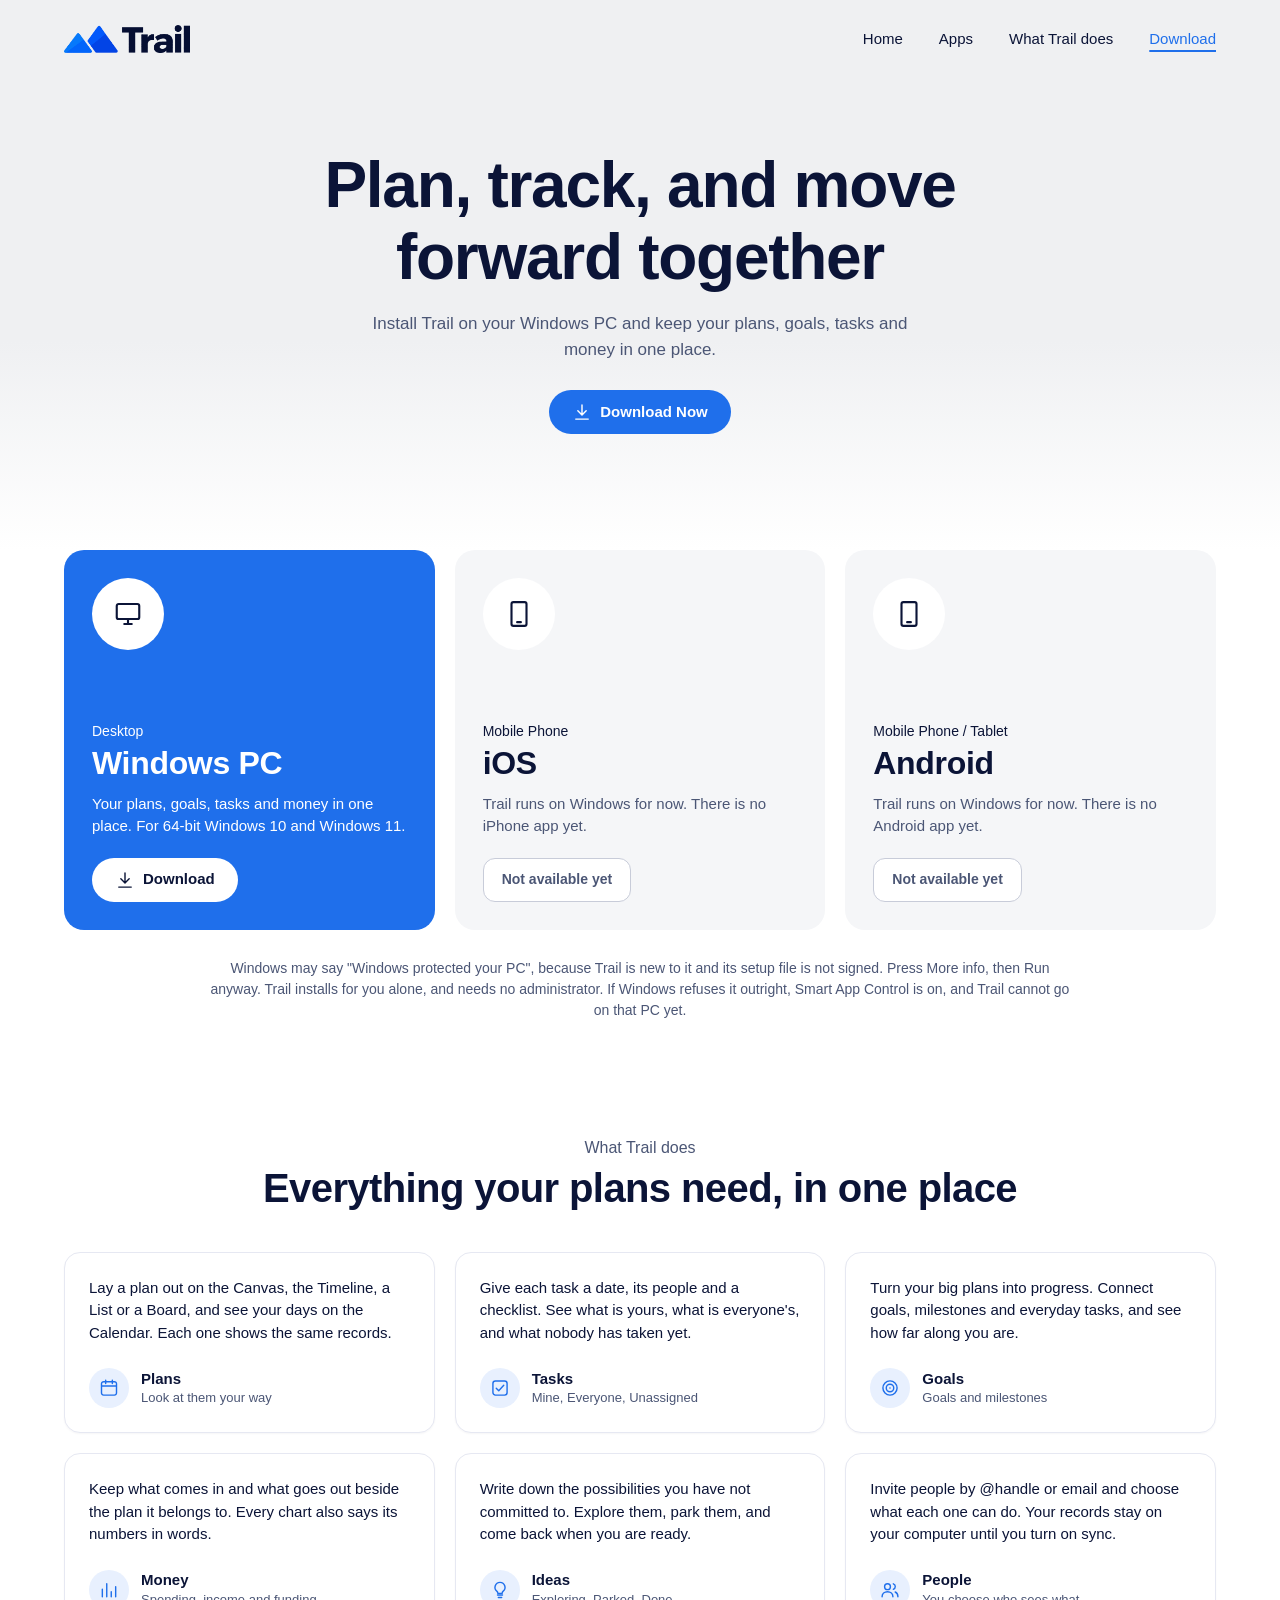
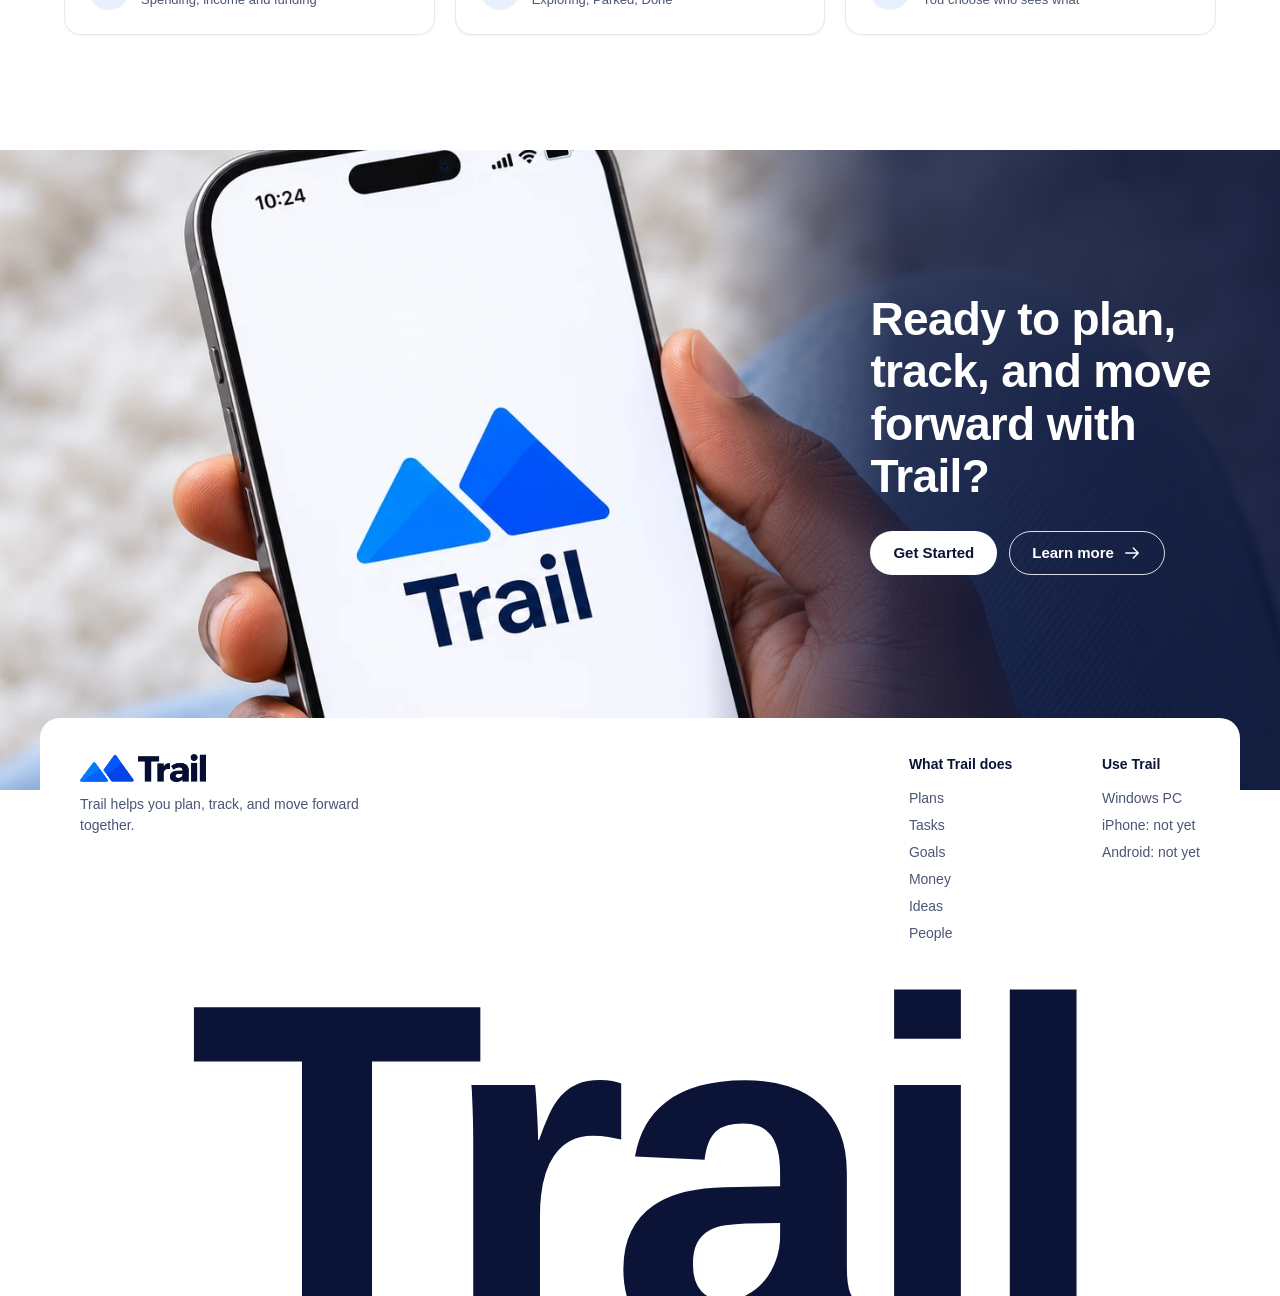
==== index.html @ 5e75eade "The download page Co-Authored-By: Claude Opus 5.5 <noreply@anthropic.com>" ====
<!doctype html>
<html lang="en">
<head>
  <meta charset="utf-8">
  <meta name="viewport" content="width=device-width, initial-scale=1">
  <title>Download Trail</title>
  <meta name="description" content="Install Trail on your Windows PC and keep your plans, goals, tasks and money in one place.">
  <meta name="color-scheme" content="light">
  <link rel="icon" type="image/png" href="assets/favicon.png">
  <link rel="stylesheet" href="site.css">
  <script src="site.js" defer></script>
</head>
<body id="top">
  <svg class="sprite" aria-hidden="true" focusable="false">
    <symbol id="i-download" viewBox="0 0 24 24"><path d="M12 3.5 V15 M7 10.5 l5 5 5 -5 M4.5 20.5 h15"/></symbol>
    <symbol id="i-arrow" viewBox="0 0 24 24"><path d="M4.5 12 h15 M13.5 6 l6 6 -6 6"/></symbol>
    <symbol id="i-monitor" viewBox="0 0 24 24"><path d="M4.5 4 h15 a1.5 1.5 0 0 1 1.5 1.5 v9 a1.5 1.5 0 0 1 -1.5 1.5 h-15 a1.5 1.5 0 0 1 -1.5 -1.5 v-9 A1.5 1.5 0 0 1 4.5 4 Z M9 20 h6 M12 16 v4"/></symbol>
    <symbol id="i-phone" viewBox="0 0 24 24"><path d="M7.5 2.5 h9 a1.5 1.5 0 0 1 1.5 1.5 v16 a1.5 1.5 0 0 1 -1.5 1.5 h-9 a1.5 1.5 0 0 1 -1.5 -1.5 V4 a1.5 1.5 0 0 1 1.5 -1.5 Z M10.5 18.5 h3"/></symbol>
    <symbol id="i-plan" viewBox="0 0 24 24"><path d="M5.5 4.5 h13 a2.5 2.5 0 0 1 2.5 2.5 v11 a2.5 2.5 0 0 1 -2.5 2.5 h-13 a2.5 2.5 0 0 1 -2.5 -2.5 v-11 a2.5 2.5 0 0 1 2.5 -2.5 Z M3 9.5 h18 M8 2.5 v4 M16 2.5 v4"/></symbol>
    <symbol id="i-task" viewBox="0 0 24 24"><path d="M6.5 3.5 h11 a3 3 0 0 1 3 3 v11 a3 3 0 0 1 -3 3 h-11 a3 3 0 0 1 -3 -3 v-11 a3 3 0 0 1 3 -3 Z M7.5 12.2 l3 3 6 -6.4"/></symbol>
    <symbol id="i-goal" viewBox="0 0 24 24"><path d="M3.5 12 a8.5 8.5 0 1 0 17 0 a8.5 8.5 0 1 0 -17 0 Z M7.5 12 a4.5 4.5 0 1 0 9 0 a4.5 4.5 0 1 0 -9 0 Z M11.9 12 h0.2"/></symbol>
    <symbol id="i-money" viewBox="0 0 24 24"><path d="M4 20 V11 M9.3 20 V4.5 M14.7 20 v-6 M20 20 V8"/></symbol>
    <symbol id="i-idea" viewBox="0 0 24 24"><path d="M9 18 h6 M10 21 h4 M12 2.8 a6 6 0 0 0 -3.6 10.8 c0.6 0.5 0.9 1.1 0.9 1.8 V16 h5.4 v-0.6 c0 -0.7 0.3 -1.3 0.9 -1.8 A6 6 0 0 0 12 2.8 Z"/></symbol>
    <symbol id="i-people" viewBox="0 0 24 24"><path d="M9 11.5 a3.5 3.5 0 1 0 0 -7 a3.5 3.5 0 1 0 0 7 Z M2.5 20 c0 -3.6 2.9 -6 6.5 -6 c3.6 0 6.5 2.4 6.5 6 M16 4.6 a3.5 3.5 0 0 1 0 6.6 M18.2 14.4 c2 0.8 3.3 2.9 3.3 5.6"/></symbol>
  </svg>

  <header class="bar">
    <a class="brand" href="#top"><img src="assets/trail-logo.png" alt="Trail" width="126" height="28"></a>
    <nav aria-label="This page">
      <a href="#top">Home</a>
      <a href="#apps">Apps</a>
      <a href="#what">What Trail does</a>
      <a class="here" href="#apps" aria-current="page">Download</a>
    </nav>
  </header>

  <main>
    <section class="hero">
      <aside class="invited" id="invited" aria-labelledby="invited-title" hidden>
        <h2 id="invited-title">You have an invitation waiting</h2>
        <ol>
          <li>Download Trail, and open the file. If Windows warns you, press More info, then Run anyway.</li>
          <li>Sign up or sign in with the address the invitation went to.</li>
          <li>Press the bell at the top of Trail, then Accept or Decline.</li>
        </ol>
        <p>Already have Trail? Open it and press the bell. On a phone? Trail runs on Windows, so open this page on your PC.</p>
      </aside>

      <h1>Plan, track, and move forward together</h1>
      <p class="lead">Install Trail on your Windows PC and keep your plans, goals, tasks and money in one place.</p>
      <a class="btn btn-accent" href="#apps" data-download>
        <svg class="glyph" aria-hidden="true"><use href="#i-download"/></svg>
        Download Now
      </a>
      <p class="not-ready" data-not-ready role="status" hidden>The download is not up yet. Check back soon.</p>
    </section>

    <section class="apps" id="apps" aria-label="Where Trail runs">
      <article class="app app-main">
        <span class="disc"><svg class="glyph" aria-hidden="true"><use href="#i-monitor"/></svg></span>
        <div class="app-words">
          <p class="kicker">Desktop</p>
          <h2>Windows PC</h2>
          <p>Your plans, goals, tasks and money in one place. For 64-bit Windows 10 and Windows 11.</p>
          <a class="btn btn-white" href="#apps" data-download aria-label="Download Trail for Windows">
            <svg class="glyph" aria-hidden="true"><use href="#i-download"/></svg>
            Download
          </a>
        </div>
      </article>

      <article class="app">
        <span class="disc"><svg class="glyph" aria-hidden="true"><use href="#i-phone"/></svg></span>
        <div class="app-words">
          <p class="kicker">Mobile Phone</p>
          <h2>iOS</h2>
          <p>Trail runs on Windows for now. There is no iPhone app yet.</p>
          <span class="not-yet">Not available yet</span>
        </div>
      </article>

      <article class="app">
        <span class="disc"><svg class="glyph" aria-hidden="true"><use href="#i-phone"/></svg></span>
        <div class="app-words">
          <p class="kicker">Mobile Phone / Tablet</p>
          <h2>Android</h2>
          <p>Trail runs on Windows for now. There is no Android app yet.</p>
          <span class="not-yet">Not available yet</span>
        </div>
      </article>

      <p class="apps-note" id="windows-warning">Windows may say "Windows protected your PC", because Trail is new to it and its setup file is not signed. Press More info, then Run anyway. Trail installs for you alone, and needs no administrator. If Windows refuses it outright, Smart App Control is on, and Trail cannot go on that PC yet.</p>
    </section>

    <section class="what" id="what" aria-labelledby="what-title">
      <p class="eyebrow">What Trail does</p>
      <h2 id="what-title">Everything your plans need, in one place</h2>
      <div class="cards">
        <article class="card">
          <p>Lay a plan out on the Canvas, the Timeline, a List or a Board, and see your days on the Calendar. Each one shows the same records.</p>
          <div class="who">
            <span class="dot"><svg class="glyph" aria-hidden="true"><use href="#i-plan"/></svg></span>
            <div><h3>Plans</h3><p>Look at them your way</p></div>
          </div>
        </article>
        <article class="card">
          <p>Give each task a date, its people and a checklist. See what is yours, what is everyone's, and what nobody has taken yet.</p>
          <div class="who">
            <span class="dot"><svg class="glyph" aria-hidden="true"><use href="#i-task"/></svg></span>
            <div><h3>Tasks</h3><p>Mine, Everyone, Unassigned</p></div>
          </div>
        </article>
        <article class="card">
          <p>Turn your big plans into progress. Connect goals, milestones and everyday tasks, and see how far along you are.</p>
          <div class="who">
            <span class="dot"><svg class="glyph" aria-hidden="true"><use href="#i-goal"/></svg></span>
            <div><h3>Goals</h3><p>Goals and milestones</p></div>
          </div>
        </article>
        <article class="card">
          <p>Keep what comes in and what goes out beside the plan it belongs to. Every chart also says its numbers in words.</p>
          <div class="who">
            <span class="dot"><svg class="glyph" aria-hidden="true"><use href="#i-money"/></svg></span>
            <div><h3>Money</h3><p>Spending, income and funding</p></div>
          </div>
        </article>
        <article class="card">
          <p>Write down the possibilities you have not committed to. Explore them, park them, and come back when you are ready.</p>
          <div class="who">
            <span class="dot"><svg class="glyph" aria-hidden="true"><use href="#i-idea"/></svg></span>
            <div><h3>Ideas</h3><p>Exploring, Parked, Done</p></div>
          </div>
        </article>
        <article class="card">
          <p>Invite people by @handle or email and choose what each one can do. Your records stay on your computer until you turn on sync.</p>
          <div class="who">
            <span class="dot"><svg class="glyph" aria-hidden="true"><use href="#i-people"/></svg></span>
            <div><h3>People</h3><p>You choose who sees what</p></div>
          </div>
        </article>
      </div>
    </section>

    <section class="ready" aria-labelledby="ready-title">
      <img class="ready-photo" src="assets/trail-in-hand.webp" alt="A hand holding a phone with the Trail logo on its screen." width="1672" height="941" loading="lazy">
      <div class="ready-words">
        <h2 id="ready-title">Ready to plan, track, and move forward with Trail?</h2>
        <div class="ready-actions">
          <a class="btn btn-white" href="#apps">Get Started</a>
          <a class="btn btn-ghost" href="#what">
            Learn more
            <svg class="glyph" aria-hidden="true"><use href="#i-arrow"/></svg>
          </a>
        </div>
      </div>
    </section>
  </main>

  <footer class="foot">
    <div class="foot-card">
      <div class="foot-brand">
        <img src="assets/trail-logo.png" alt="Trail" width="126" height="28">
        <p>Trail helps you plan, track, and move forward together.</p>
      </div>
      <nav class="foot-links" aria-label="More of this page">
        <div>
          <h3>What Trail does</h3>
          <a href="#what">Plans</a>
          <a href="#what">Tasks</a>
          <a href="#what">Goals</a>
          <a href="#what">Money</a>
          <a href="#what">Ideas</a>
          <a href="#what">People</a>
        </div>
        <div>
          <h3>Use Trail</h3>
          <a href="#apps">Windows PC</a>
          <span>iPhone: not yet</span>
          <span>Android: not yet</span>
        </div>
      </nav>
    </div>
    <div class="foot-name" aria-hidden="true">Trail</div>
  </footer>
</body>
</html>
---- site.css ----
/* Trail's download page, from James's mockup of 2026-11-04
   (docs/mockups/desktop/84-download-page.png). Plain files: no build step. */

:root {
  --accent: #1f6feb;
  --accent-deep: #1a5fd0;
  --on-accent: #ffffff;
  --ink: #0b1437;
  --muted: #4b5675;
  --line: #e6e8f2;
  --paper: #f5f6f8;
  --hero-top: #eff0f2;
  --wash: #e8f0fe;
  --card: #ffffff;
  --night: #0b1437;
  --scrim: 11, 20, 55;
  --r-card: 20px;
  --page: 1280px;
  --gutter: clamp(20px, 5vw, 80px);
  --font: "Segoe UI Variable Text", "Segoe UI", -apple-system, BlinkMacSystemFont, Roboto, Helvetica, Arial, sans-serif;
  --font-display: "Segoe UI Variable Display", "Segoe UI", -apple-system, BlinkMacSystemFont, Roboto, Helvetica, Arial, sans-serif;
}

* { box-sizing: border-box; }
html { scroll-behavior: smooth; }
body { margin: 0; background: var(--card); color: var(--ink); font-family: var(--font); font-size: 16px; line-height: 1.5; -webkit-font-smoothing: antialiased; }
img { display: block; max-width: 100%; height: auto; }
h1, h2, h3, p { margin: 0; }
a { color: inherit; }
:focus-visible { outline: 2px solid var(--accent); outline-offset: 3px; border-radius: 6px; }
.app-main :focus-visible, .ready :focus-visible { outline-color: var(--on-accent); }

.sprite { position: absolute; width: 0; height: 0; overflow: hidden; }
.glyph { width: 20px; height: 20px; flex: none; fill: none; stroke: currentColor; stroke-width: 1.7; stroke-linecap: round; stroke-linejoin: round; }

/* The bar. */
.bar { position: absolute; inset: 0 0 auto; z-index: 2; display: flex; align-items: center; justify-content: space-between; gap: 24px; max-width: var(--page); margin: 0 auto; padding: 22px var(--gutter); }
.brand img { height: 28px; width: auto; }
.bar nav { display: flex; gap: clamp(14px, 3vw, 36px); font-size: 15px; }
.bar nav a { text-decoration: none; padding: 6px 0; }
.bar nav a:hover { color: var(--accent); }
.bar nav .here { color: var(--accent); text-decoration: underline; text-underline-offset: 6px; text-decoration-thickness: 2px; }

/* The buttons. */
.btn { display: inline-flex; align-items: center; justify-content: center; gap: 8px; min-height: 44px; padding: 0 22px; border-radius: 999px; border: 1px solid transparent; font-size: 15px; font-weight: 600; text-decoration: none; transition: background-color 120ms ease, color 120ms ease; }
.btn-accent { background: var(--accent); color: var(--on-accent); }
.btn-accent:hover { background: var(--accent-deep); }
.btn-white { background: var(--card); color: var(--ink); }
.btn-white:hover { background: var(--wash); }
.btn-ghost { border-color: rgba(255, 255, 255, 0.85); color: var(--on-accent); }
.btn-ghost:hover { background: rgba(255, 255, 255, 0.14); }

/* The top of the page. */
.hero { display: flex; flex-direction: column; align-items: center; text-align: center; padding: clamp(110px, 12vw, 150px) var(--gutter) clamp(72px, 9vw, 120px); background: linear-gradient(var(--hero-top) 62%, var(--card)); }
.hero h1 { max-width: 15em; text-wrap: balance; font-family: var(--font-display); font-size: clamp(36px, 5.2vw, 64px); line-height: 1.12; font-weight: 600; letter-spacing: -0.02em; }
.lead { max-width: 34em; margin: 18px 0 28px; color: var(--muted); font-size: 17px; }
.not-ready { margin-top: 14px; color: var(--muted); font-size: 14px; }

/* Who came here from an invitation email. */
.invited { width: 100%; max-width: 680px; margin-bottom: 44px; padding: 22px 26px; border: 1px solid #c9dafb; border-radius: 16px; background: var(--wash); text-align: left; }
.invited h2 { font-size: 18px; font-weight: 700; }
.invited ol { margin: 10px 0; padding-left: 22px; }
.invited li { margin-bottom: 2px; }
.invited p { color: var(--muted); font-size: 14px; }

/* Where Trail runs. */
.apps { display: grid; grid-template-columns: repeat(3, minmax(0, 1fr)); gap: 20px; max-width: var(--page); margin: 0 auto; padding: 0 var(--gutter); scroll-margin-top: 24px; }
.app { display: flex; flex-direction: column; gap: 56px; min-height: 380px; padding: 28px; border-radius: var(--r-card); background: var(--paper); }
.app-main { background: var(--accent); color: var(--on-accent); }
.disc { display: grid; place-items: center; width: 72px; height: 72px; border-radius: 50%; background: var(--card); color: var(--ink); }
.disc .glyph { width: 30px; height: 30px; }
.app-words { display: flex; flex-direction: column; align-items: flex-start; flex: 1; justify-content: flex-end; }
.kicker { font-size: 14px; }
.app h2 { margin: 2px 0 10px; font-family: var(--font-display); font-size: 32px; line-height: 1.2; font-weight: 600; letter-spacing: -0.01em; }
.app-words > p:not(.kicker) { margin-bottom: 20px; color: var(--muted); font-size: 15px; }
.app-main .app-words > p:not(.kicker) { color: var(--on-accent); }
.not-yet { display: inline-flex; align-items: center; min-height: 44px; padding: 0 18px; border: 1px solid #c8ccd9; border-radius: 12px; background: var(--card); color: var(--muted); font-size: 14px; font-weight: 600; }

.apps-note { grid-column: 1 / -1; max-width: 62em; margin: 8px auto 0; color: var(--muted); font-size: 14px; text-align: center; }

/* What Trail does. */
.what { max-width: var(--page); margin: 0 auto; padding: clamp(72px, 9vw, 120px) var(--gutter); text-align: center; scroll-margin-top: 24px; }
.eyebrow { color: var(--muted); font-size: 16px; }
.what > h2 { margin: 4px 0 40px; font-family: var(--font-display); font-size: clamp(28px, 3.4vw, 40px); line-height: 1.2; font-weight: 600; letter-spacing: -0.015em; }
.cards { display: grid; grid-template-columns: repeat(3, minmax(0, 1fr)); gap: 20px; text-align: left; }
.card { display: flex; flex-direction: column; justify-content: space-between; gap: 24px; padding: 24px; border: 1px solid var(--line); border-radius: 16px; background: var(--card); box-shadow: 0 1px 2px rgba(11, 20, 55, 0.04); }
.card > p { font-size: 15px; }
.who { display: flex; align-items: center; gap: 12px; }
.dot { display: grid; place-items: center; flex: none; width: 40px; height: 40px; border-radius: 50%; background: var(--wash); color: var(--accent); }
.who h3 { font-size: 15px; line-height: 1.3; font-weight: 700; }
.who p { color: var(--muted); font-size: 13px; }

/* The photograph, with its words clear of the logo on the phone. */
.ready { position: relative; display: flex; justify-content: flex-end; align-items: center; min-height: clamp(520px, 50vw, 760px); padding: 48px var(--gutter) 120px; overflow: hidden; background: var(--night); color: var(--on-accent); }
/* The photograph starts left of the page, so the phone sits clear of the words and no shade falls on its screen. */
.ready-photo { position: absolute; top: 0; left: -14%; width: 114%; max-width: none; height: 100%; object-fit: cover; object-position: 30% 42%; }
.ready::after { content: ""; position: absolute; inset: 0; background: linear-gradient(to right, rgba(var(--scrim), 0) 55%, rgba(var(--scrim), 0.45) 62%, rgba(var(--scrim), 0.8) 70%, rgba(var(--scrim), 0.9) 100%); }
.ready-words { position: relative; z-index: 1; width: min(30%, 420px); }
.ready h2 { font-family: var(--font-display); font-size: clamp(30px, 3.6vw, 48px); line-height: 1.14; font-weight: 600; letter-spacing: -0.015em; }
.ready-actions { display: flex; flex-wrap: wrap; gap: 12px; margin-top: 28px; }

/* The foot, its card over the photograph and the name as large as the page. */
.foot { position: relative; z-index: 1; margin-top: -72px; overflow: hidden; background: linear-gradient(transparent 72px, var(--card) 72px); }
.foot-card { display: flex; justify-content: space-between; gap: 40px; flex-wrap: wrap; max-width: calc(var(--page) - 2 * 40px); margin: 0 auto; padding: 36px 40px 28px; border-radius: 20px 20px 0 0; background: var(--card); }
.foot-brand { max-width: 300px; }
.foot-brand img { height: 28px; width: auto; }
.foot-brand p { margin-top: 12px; color: var(--muted); font-size: 14px; }
.foot-links { display: flex; gap: clamp(40px, 7vw, 96px); }
.foot-links h3 { margin-bottom: 10px; font-size: 14px; font-weight: 700; }
.foot-links a, .foot-links span { display: block; padding: 3px 0; color: var(--muted); font-size: 14px; text-decoration: none; }
.foot-links a:hover { color: var(--accent); }
.foot-name { height: 0.66em; overflow: hidden; color: var(--ink); font-family: var(--font-display); font-size: clamp(120px, 38vw, 640px); line-height: 0.82; font-weight: 700; letter-spacing: -0.04em; text-align: center; user-select: none; }

/* A narrower window. */
@media (max-width: 960px) {
  .apps, .cards { grid-template-columns: 1fr; }
  .app { min-height: 0; gap: 32px; }
  .ready { display: block; min-height: 0; padding: 0; }
  .ready-photo { position: static; width: 100%; height: auto; aspect-ratio: 4 / 3; object-position: 34% 45%; }
  .ready::after { display: none; }
  .ready-words { width: auto; padding: 32px var(--gutter) 112px; }
}

@media (max-width: 560px) {
  .bar nav a:not(.here) { display: none; }
  .foot-card { padding: 28px 24px 20px; }
}

@media (prefers-reduced-motion: reduce) {
  html { scroll-behavior: auto; }
  .btn { transition: none; }
}
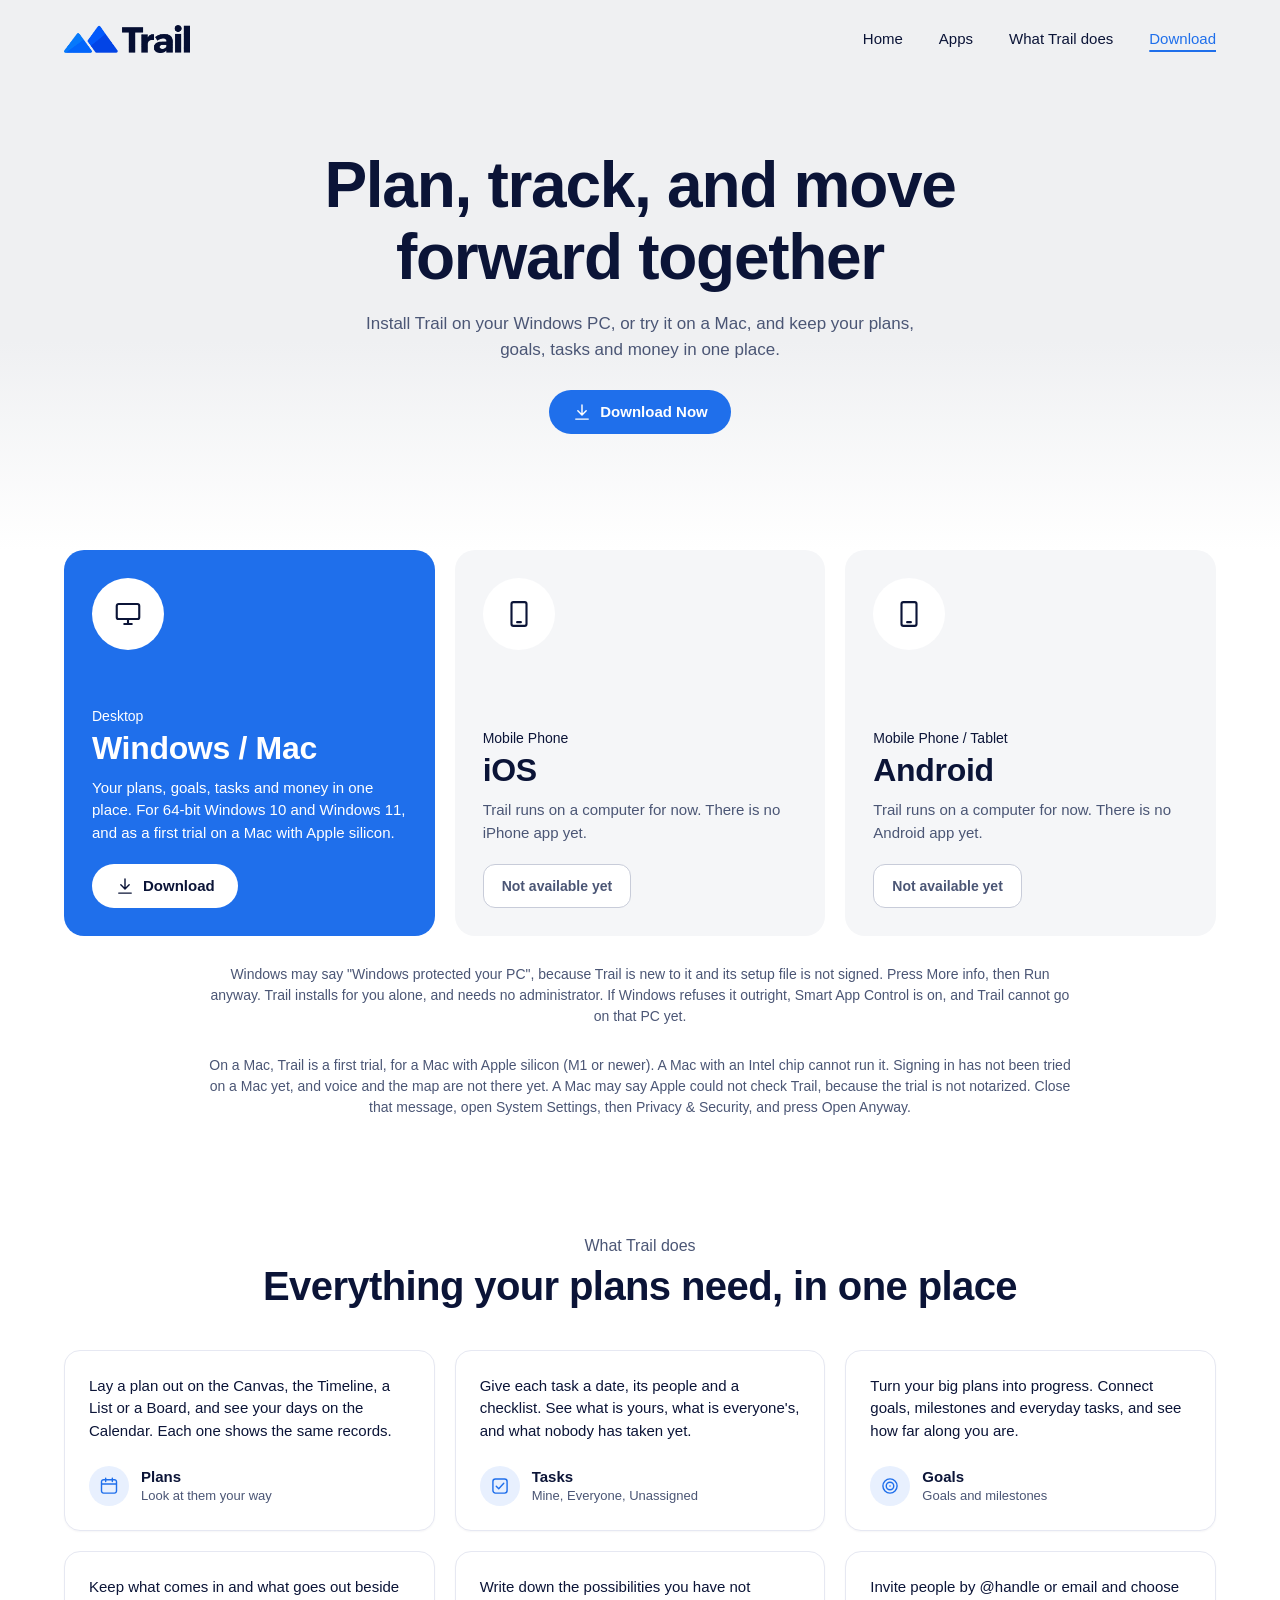
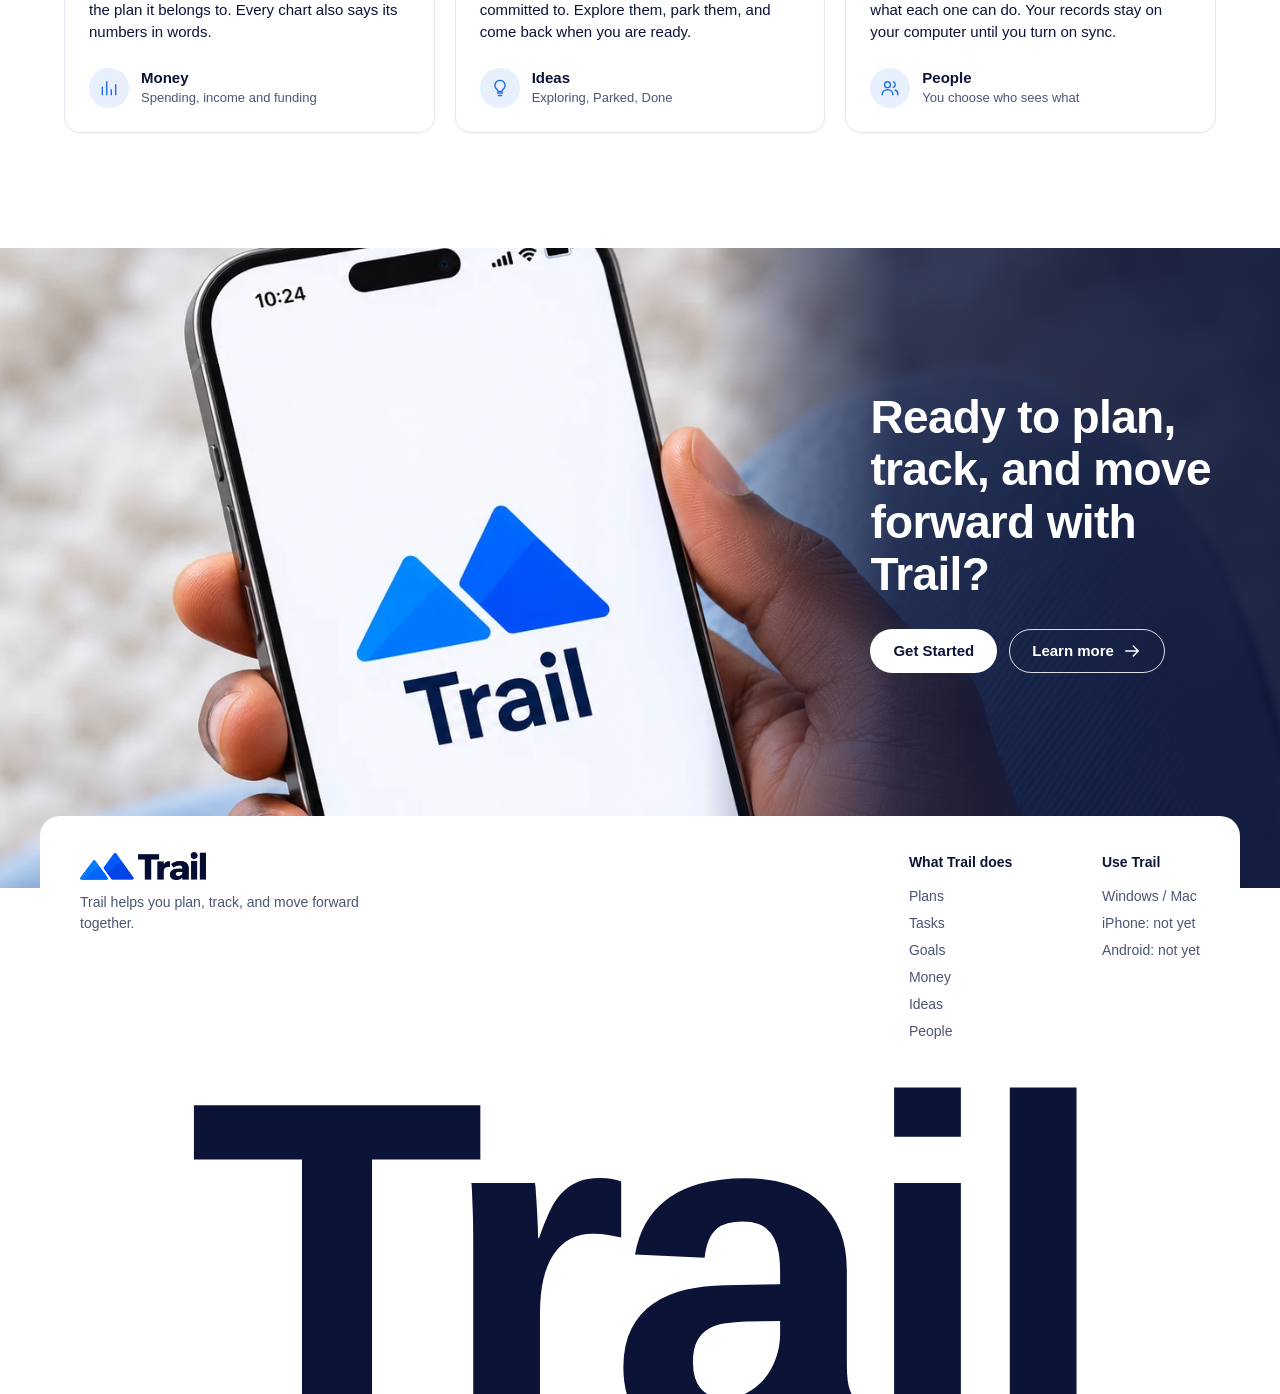
==== commit 7da1ce33: "The download page Co-Authored-By: Claude Opus 5.5 <noreply@anthropic.com>" ====
--- a/index.html
+++ b/index.html
@@ -4,8 +4,9 @@
   <meta charset="utf-8">
   <meta name="viewport" content="width=device-width, initial-scale=1">
   <title>Download Trail</title>
-  <meta name="description" content="Install Trail on your Windows PC and keep your plans, goals, tasks and money in one place.">
+  <meta name="description" content="Install Trail on your Windows PC, or try it on a Mac, and keep your plans, goals, tasks and money in one place.">
   <meta name="color-scheme" content="light">
+  <link rel="canonical" href="https://trail-plan.com/">
   <link rel="icon" type="image/png" href="assets/favicon.png">
   <link rel="stylesheet" href="site.css">
   <script src="site.js" defer></script>
@@ -39,20 +40,21 @@
       <aside class="invited" id="invited" aria-labelledby="invited-title" hidden>
         <h2 id="invited-title">You have an invitation waiting</h2>
         <ol>
-          <li>Download Trail, and open the file. If Windows warns you, press More info, then Run anyway.</li>
+          <li>Download Trail, and open the file. If Windows warns you, press More info, then Run anyway. On a Mac, see the note under Download.</li>
           <li>Sign up or sign in with the address the invitation went to.</li>
           <li>Press the bell at the top of Trail, then Accept or Decline.</li>
         </ol>
-        <p>Already have Trail? Open it and press the bell. On a phone? Trail runs on Windows, so open this page on your PC.</p>
+        <p>Already have Trail? Open it and press the bell. On a phone? Trail runs on a computer, so open this page on your PC or Mac.</p>
       </aside>
 
       <h1>Plan, track, and move forward together</h1>
-      <p class="lead">Install Trail on your Windows PC and keep your plans, goals, tasks and money in one place.</p>
+      <p class="lead">Install Trail on your Windows PC, or try it on a Mac, and keep your plans, goals, tasks and money in one place.</p>
       <a class="btn btn-accent" href="#apps" data-download>
         <svg class="glyph" aria-hidden="true"><use href="#i-download"/></svg>
         Download Now
       </a>
       <p class="not-ready" data-not-ready role="status" hidden>The download is not up yet. Check back soon.</p>
+      <p class="not-ready" data-other-device role="status" hidden>Trail runs on a Windows PC or a Mac. Open this page on one of them to download it.</p>
     </section>
 
     <section class="apps" id="apps" aria-label="Where Trail runs">
@@ -60,9 +62,9 @@
         <span class="disc"><svg class="glyph" aria-hidden="true"><use href="#i-monitor"/></svg></span>
         <div class="app-words">
           <p class="kicker">Desktop</p>
-          <h2>Windows PC</h2>
-          <p>Your plans, goals, tasks and money in one place. For 64-bit Windows 10 and Windows 11.</p>
-          <a class="btn btn-white" href="#apps" data-download aria-label="Download Trail for Windows">
+          <h2>Windows / Mac</h2>
+          <p>Your plans, goals, tasks and money in one place. For 64-bit Windows 10 and Windows 11, and as a first trial on a Mac with Apple silicon.</p>
+          <a class="btn btn-white" href="#apps" data-download aria-label="Download Trail">
             <svg class="glyph" aria-hidden="true"><use href="#i-download"/></svg>
             Download
           </a>
@@ -74,7 +76,7 @@
         <div class="app-words">
           <p class="kicker">Mobile Phone</p>
           <h2>iOS</h2>
-          <p>Trail runs on Windows for now. There is no iPhone app yet.</p>
+          <p>Trail runs on a computer for now. There is no iPhone app yet.</p>
           <span class="not-yet">Not available yet</span>
         </div>
       </article>
@@ -84,12 +86,13 @@
         <div class="app-words">
           <p class="kicker">Mobile Phone / Tablet</p>
           <h2>Android</h2>
-          <p>Trail runs on Windows for now. There is no Android app yet.</p>
+          <p>Trail runs on a computer for now. There is no Android app yet.</p>
           <span class="not-yet">Not available yet</span>
         </div>
       </article>
 
       <p class="apps-note" id="windows-warning">Windows may say "Windows protected your PC", because Trail is new to it and its setup file is not signed. Press More info, then Run anyway. Trail installs for you alone, and needs no administrator. If Windows refuses it outright, Smart App Control is on, and Trail cannot go on that PC yet.</p>
+      <p class="apps-note" id="mac-warning">On a Mac, Trail is a first trial, for a Mac with Apple silicon (M1 or newer). A Mac with an Intel chip cannot run it. Signing in has not been tried on a Mac yet, and voice and the map are not there yet. A Mac may say Apple could not check Trail, because the trial is not notarized. Close that message, open System Settings, then Privacy &amp; Security, and press Open Anyway.</p>
     </section>
 
     <section class="what" id="what" aria-labelledby="what-title">
@@ -174,7 +177,7 @@
         </div>
         <div>
           <h3>Use Trail</h3>
-          <a href="#apps">Windows PC</a>
+          <a href="#apps">Windows / Mac</a>
           <span>iPhone: not yet</span>
           <span>Android: not yet</span>
         </div>
